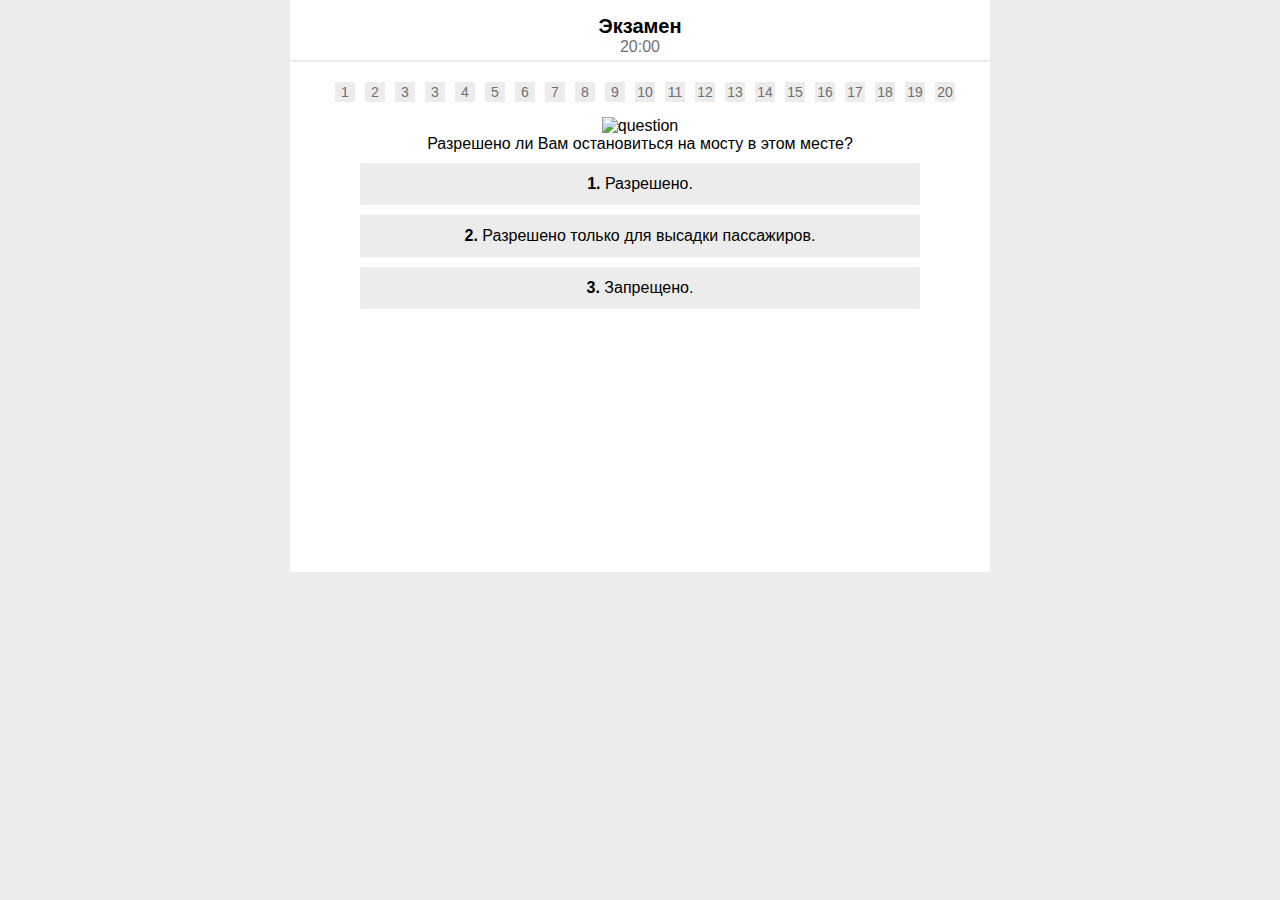
==== index2.html @ 5c398860 "реализована функция таймера" ====
<!doctype html>
<html lang="ru">
<head>
    <meta charset="UTF-8">
    <meta name="viewport"
          content="width=device-width, user-scalable=no, initial-scale=1.0, maximum-scale=1.0, minimum-scale=1.0">
    <meta http-equiv="X-UA-Compatible" content="ie=edge">
    <title>Экзамен</title>
</head>
<link rel="stylesheet" href="style2.css">
<body>
<div class="exam">
    <header>
        <h2>Экзамен</h2>
        <div id="timer">20:00</div>
    </header>
    <hr>
    <main>
        <div class="progress-bar">
            <div class="numbers">1</div>
            <div class="numbers">2</div>
            <div class="numbers">3</div>
            <div class="numbers">3</div>
            <div class="numbers">4</div>
            <div class="numbers">5</div>
            <div class="numbers">6</div>
            <div class="numbers">7</div>
            <div class="numbers">8</div>
            <div class="numbers">9</div>
            <div class="numbers">10</div>
            <div class="numbers">11</div>
            <div class="numbers">12</div>
            <div class="numbers">13</div>
            <div class="numbers">14</div>
            <div class="numbers">15</div>
            <div class="numbers">16</div>
            <div class="numbers">17</div>
            <div class="numbers">18</div>
            <div class="numbers">19</div>
            <div class="numbers">20</div>
        </div>

        <div class="question">
            <img src="images/ticket_1.png" alt="question">
            <div class="text">Разрешено ли Вам остановиться на мосту в этом месте?</div>
            <button><b>1.</b> Разрешено.</button>
            <button><b>2.</b> Разрешено только для высадки пассажиров.</button>
            <button><b>3.</b> Запрещено.</button>
        </div>

    </main>
</div>
</body>
<script src="script.js"></script>
</html>
---- style2.css ----
:root{
    --main-color-grey: #ececec;
    --second-color-grey: #e4e4e4
}
*{
    margin: 0;
    box-sizing: border-box;
}
body{
    background-color: var(--main-color-grey);
    font-family: Arial, sans-serif;
    display: flex;
    justify-content: center;
}
.exam{
    background-color: white;
    max-width: 700px;
    text-align: center;
    box-shadow:2px 2px 4px var();
}
.progress-bar{
    display: flex;
    justify-content: center;
    margin-bottom: 15px;

}
.numbers{
    background-color: var(--main-color-grey);
    width: 20px;
    height: 20px;
    margin-left: 10px;
    font-size: 14px;
    color: #707070;
    padding: 2px;
}
header{
    width: 100%;
    height: 60px;
    padding-top: 15px;
}
header>h2{
    font-size: 20px;
}
#timer{
    color:#707070;
}
hr{
    border: 0;
    border-top: 2px solid var(--main-color-grey) ;
}
main{
    height: 490px;
    margin-top: 20px;
}
img{
    width: 560px;
    height: 210px;
}
button{
    width: 560px;
    margin-top: 10px;
    font-size: 16px;
    padding-top: 5px;
    padding-bottom: 5px;
    background-color: var(--main-color-grey);
    border: 0;
    border-radius: 2px;
    min-height: 42px;
    max-height: 87px;
}
button:hover{
    background-color: #d6d6d6;
}
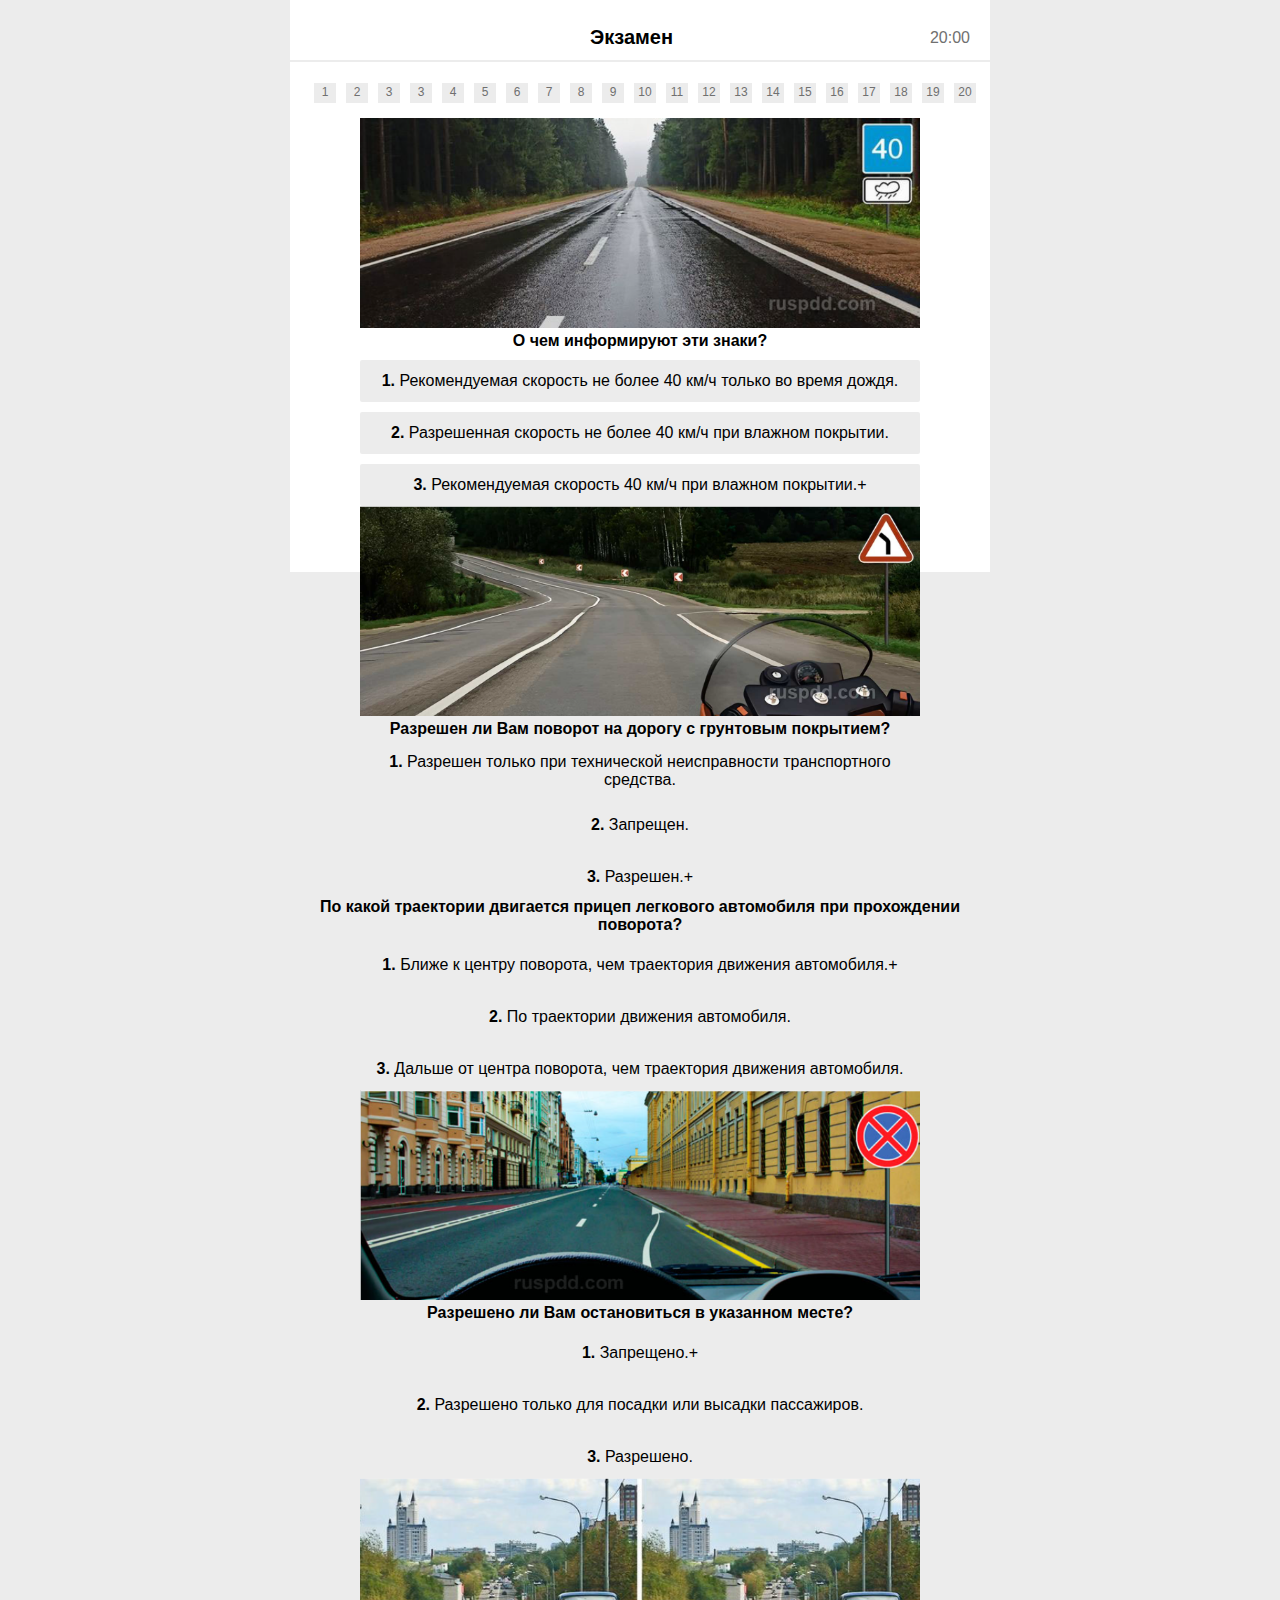
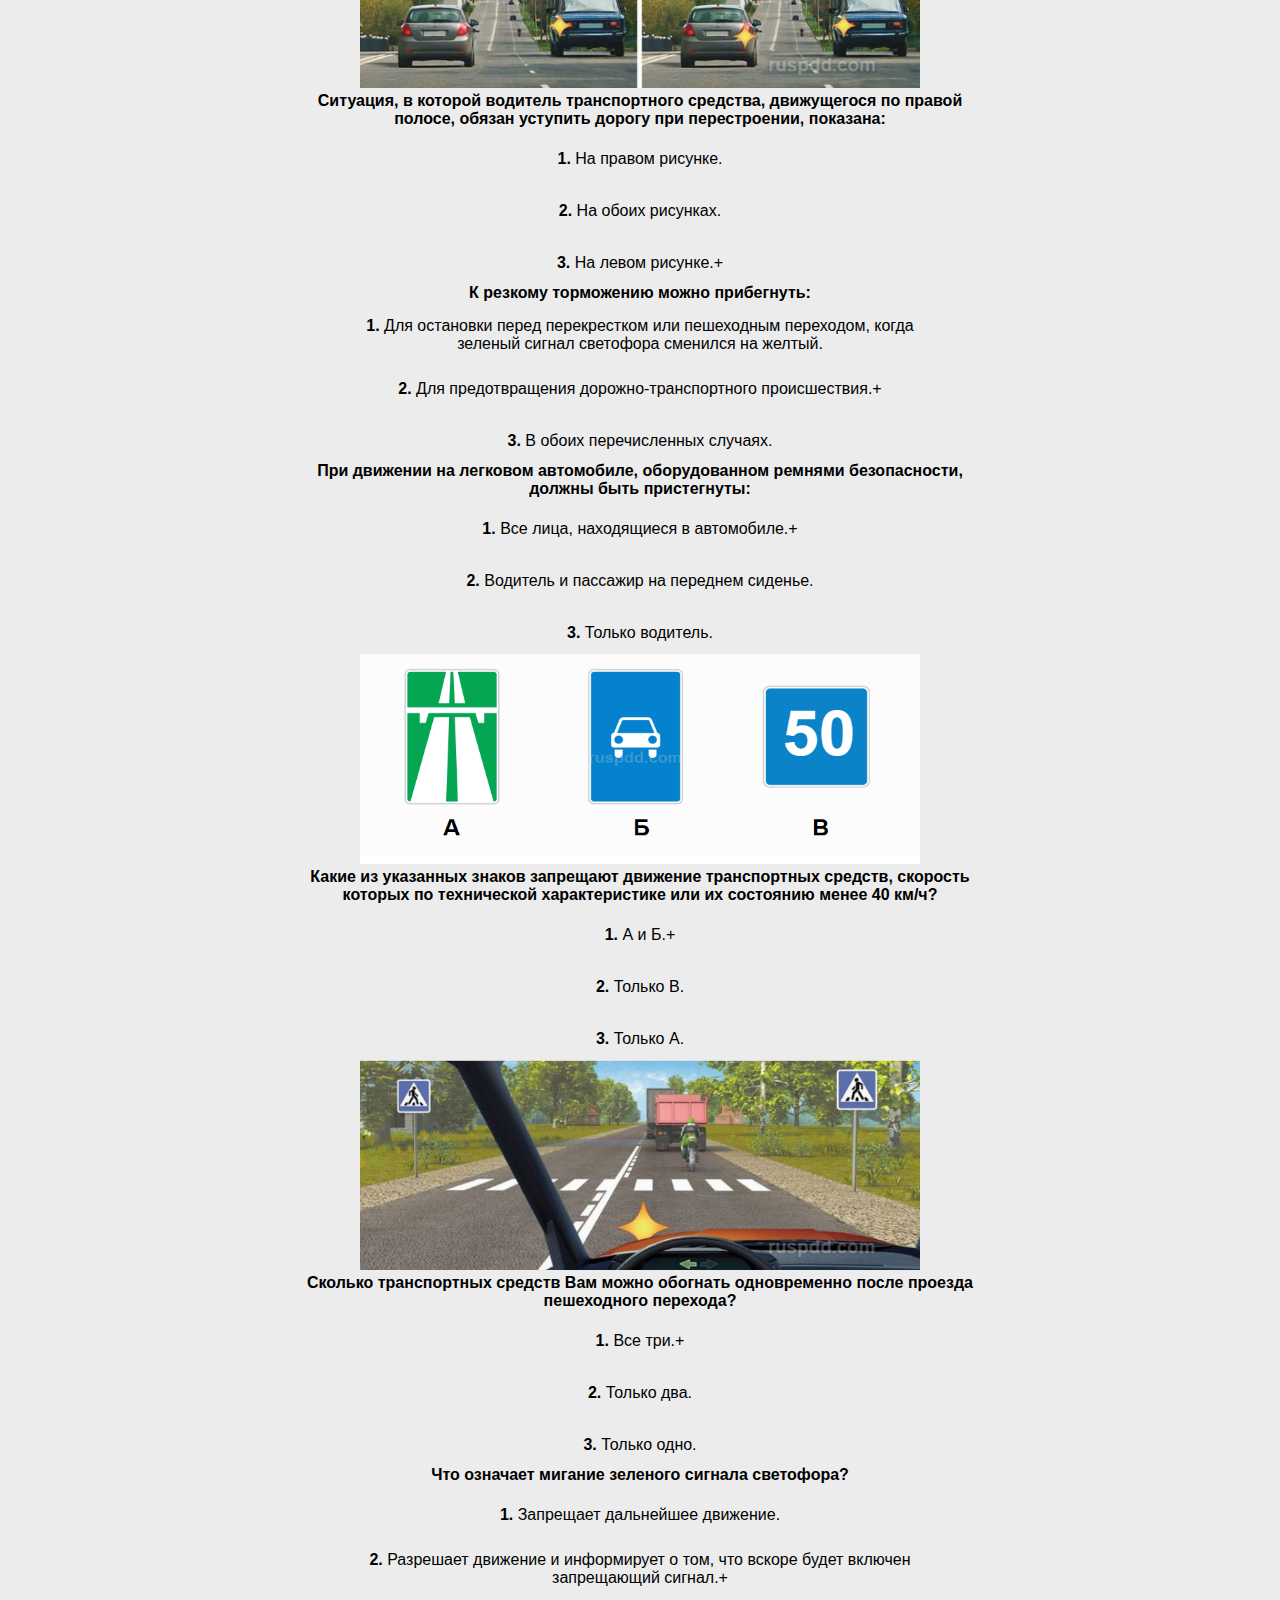
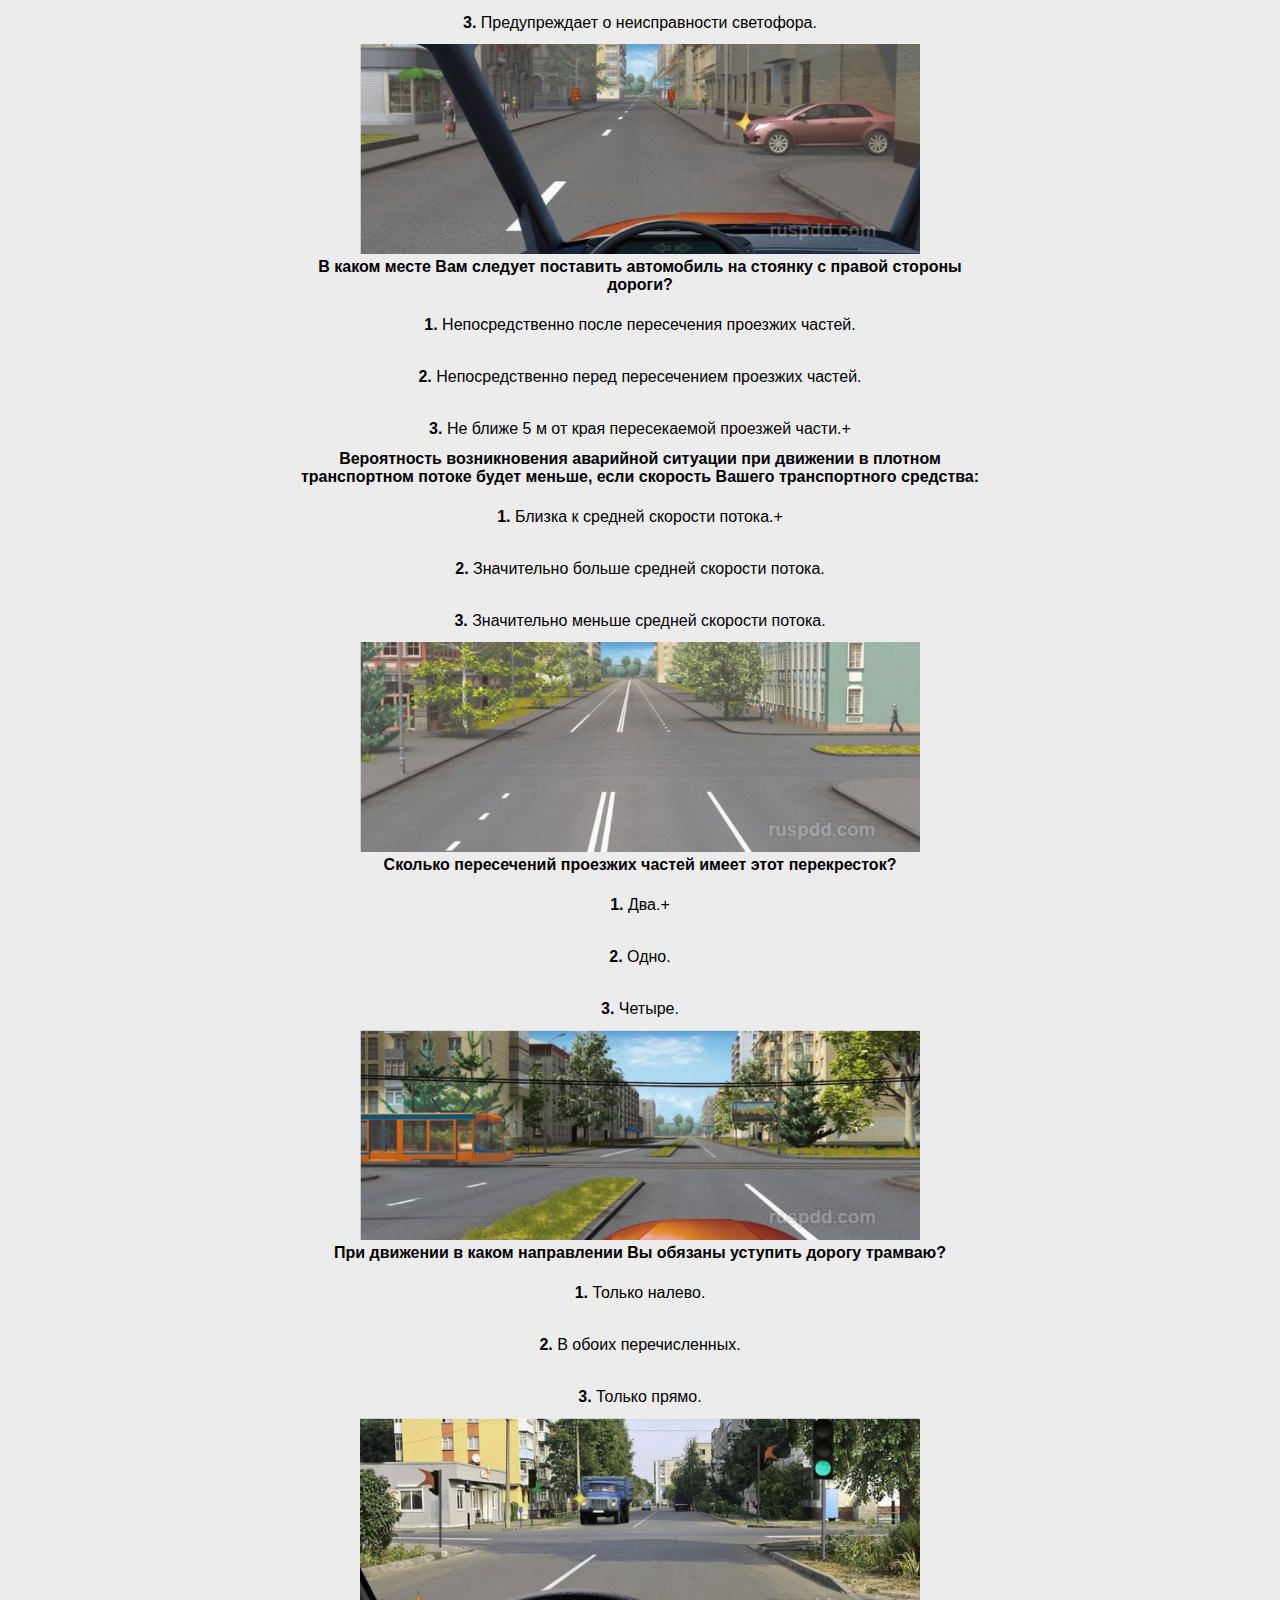
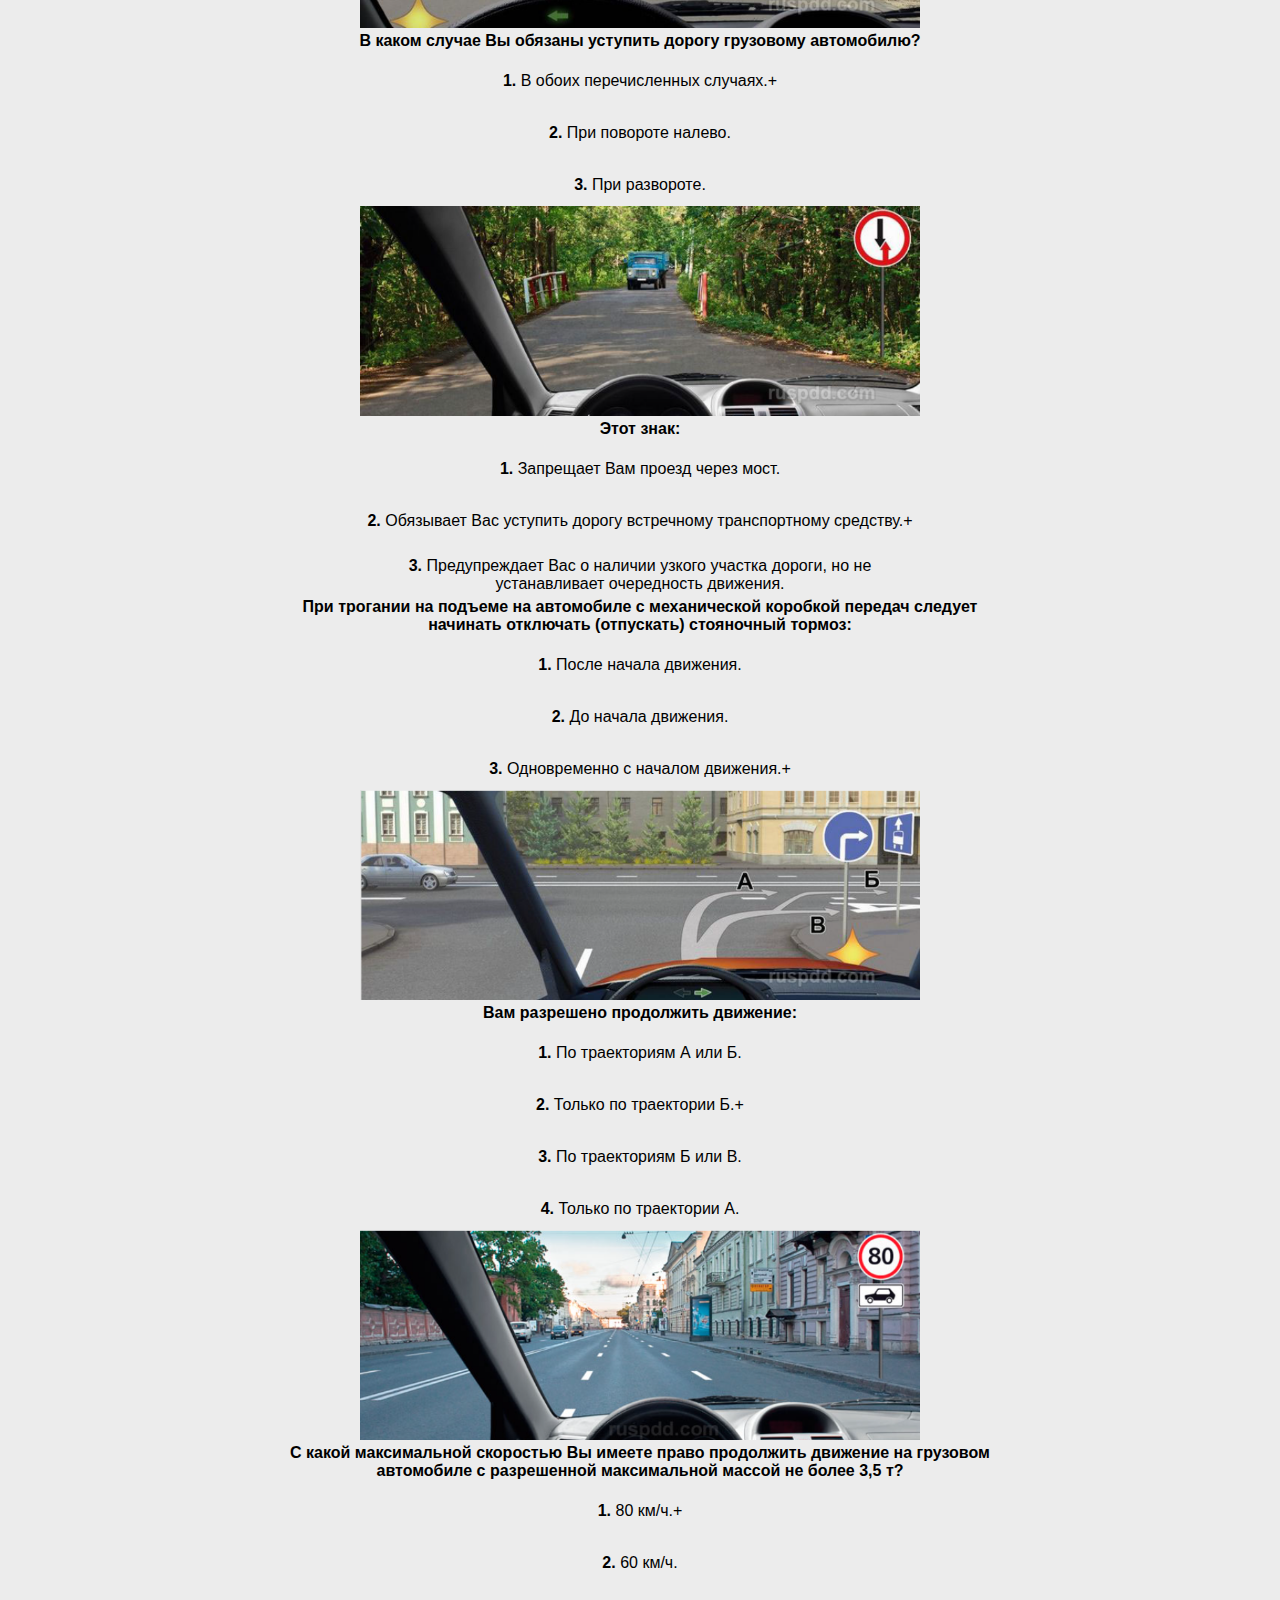
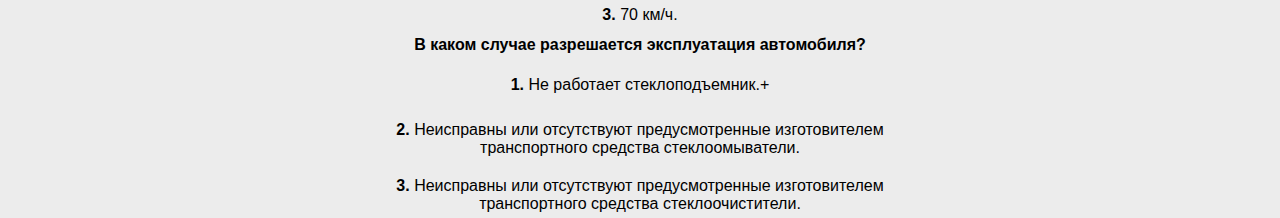
==== commit 1676c78e: "добавлены 20 вопросов (позже будут скрыты)" ====
--- a/index2.html
+++ b/index2.html
@@ -17,36 +17,165 @@
     <hr>
     <main>
         <div class="progress-bar">
-            <div class="numbers">1</div>
-            <div class="numbers">2</div>
-            <div class="numbers">3</div>
-            <div class="numbers">3</div>
-            <div class="numbers">4</div>
-            <div class="numbers">5</div>
-            <div class="numbers">6</div>
-            <div class="numbers">7</div>
-            <div class="numbers">8</div>
-            <div class="numbers">9</div>
-            <div class="numbers">10</div>
-            <div class="numbers">11</div>
-            <div class="numbers">12</div>
-            <div class="numbers">13</div>
-            <div class="numbers">14</div>
-            <div class="numbers">15</div>
-            <div class="numbers">16</div>
-            <div class="numbers">17</div>
-            <div class="numbers">18</div>
-            <div class="numbers">19</div>
-            <div class="numbers">20</div>
+            <div class="number">1</div>
+            <div class="number">2</div>
+            <div class="number">3</div>
+            <div class="number">3</div>
+            <div class="number">4</div>
+            <div class="number">5</div>
+            <div class="number">6</div>
+            <div class="number">7</div>
+            <div class="number">8</div>
+            <div class="number">9</div>
+            <div class="number">10</div>
+            <div class="number">11</div>
+            <div class="number">12</div>
+            <div class="number">13</div>
+            <div class="number">14</div>
+            <div class="number">15</div>
+            <div class="number">16</div>
+            <div class="number">17</div>
+            <div class="number">18</div>
+            <div class="number">19</div>
+            <div class="number">20</div>
+        </div>
+    <div class="questions-container">
+        <div class="question">
+            <img src="images/ticket_1.png" alt="question">
+            <div class="text">О чем информируют эти знаки?</div>
+            <button><b>1.</b> Рекомендуемая скорость не более 40 км/ч только во время дождя.</button>
+            <button><b>2.</b> Разрешенная скорость не более 40 км/ч при влажном покрытии.</button>
+            <button><b>3.</b> Рекомендуемая скорость 40 км/ч при влажном покрытии.+</button>
         </div>
 
         <div class="question">
-            <img src="images/ticket_1.png" alt="question">
-            <div class="text">Разрешено ли Вам остановиться на мосту в этом месте?</div>
-            <button><b>1.</b> Разрешено.</button>
-            <button><b>2.</b> Разрешено только для высадки пассажиров.</button>
-            <button><b>3.</b> Запрещено.</button>
+            <img src="images/ticket_2.png" alt="question">
+            <div class="text">Разрешен ли Вам поворот на дорогу с грунтовым покрытием?</div>
+            <button><b>1.</b> Разрешен только при технической неисправности транспортного средства.</button>
+            <button><b>2.</b> Запрещен.</button>
+            <button><b>3.</b> Разрешен.+</button>
         </div>
+        <div class="question">
+            <div class="text">По какой траектории двигается прицеп легкового автомобиля при прохождении поворота?</div>
+            <button><b>1.</b> Ближе к центру поворота, чем траектория движения автомобиля.+</button>
+            <button><b>2.</b> По траектории движения автомобиля.</button>
+            <button><b>3.</b> Дальше от центра поворота, чем траектория движения автомобиля.</button>
+        </div>
+        <div class="question">
+            <img src="images/ticket_4.png" alt="question">
+            <div class="text">Разрешено ли Вам остановиться в указанном месте?</div>
+            <button><b>1.</b> Запрещено.+</button>
+            <button><b>2.</b> Разрешено только для посадки или высадки пассажиров.</button>
+            <button><b>3.</b> Разрешено.</button>
+        </div>
+        <div class="question">
+            <img src="images/ticket_5.png" alt="question">
+            <div class="text">Ситуация, в которой водитель транспортного средства, движущегося по правой полосе, обязан уступить дорогу при перестроении, показана:</div>
+            <button><b>1.</b> На правом рисунке.</button>
+            <button><b>2.</b> На обоих рисунках.</button>
+            <button><b>3.</b> На левом рисунке.+</button>
+        </div>
+        <div class="question">
+            <div class="text">К резкому торможению можно прибегнуть:</div>
+            <button><b>1.</b> Для остановки перед перекрестком или пешеходным переходом, когда зеленый сигнал светофора сменился на желтый.</button>
+            <button><b>2.</b> Для предотвращения дорожно-транспортного происшествия.+</button>
+            <button><b>3.</b> В обоих перечисленных случаях.</button>
+        </div>
+        <div class="question">
+            <div class="text">При движении на легковом автомобиле, оборудованном ремнями безопасности, должны быть пристегнуты:</div>
+            <button><b>1.</b> Все лица, находящиеся в автомобиле.+</button>
+            <button><b>2.</b> Водитель и пассажир на переднем сиденье.</button>
+            <button><b>3.</b> Только водитель.</button>
+        </div>
+        <div class="question">
+            <img src="images/ticket_8.png" alt="question">
+            <div class="text">Какие из указанных знаков запрещают движение транспортных средств, скорость которых по технической характеристике или их состоянию менее 40 км/ч?</div>
+            <button><b>1.</b> А и Б.+</button>
+            <button><b>2.</b> Только В.</button>
+            <button><b>3.</b> Только А.</button>
+        </div>
+        <div class="question">
+            <img src="images/ticket_9.png" alt="question">
+            <div class="text">Сколько транспортных средств Вам можно обогнать одновременно после проезда пешеходного перехода?</div>
+            <button><b>1.</b> Все три.+</button>
+            <button><b>2.</b> Только два.</button>
+            <button><b>3.</b> Только одно.</button>
+        </div>
+        <div class="question">
+            <div class="text">Что означает мигание зеленого сигнала светофора?</div>
+            <button><b>1.</b> Запрещает дальнейшее движение.</button>
+            <button><b>2.</b> Разрешает движение и информирует о том, что вскоре будет включен запрещающий сигнал.+</button>
+            <button><b>3.</b> Предупреждает о неисправности светофора.</button>
+        </div>
+        <div class="question">
+            <img src="images/ticket_11.png" alt="question">
+            <div class="text">В каком месте Вам следует поставить автомобиль на стоянку с правой стороны дороги?</div>
+            <button><b>1.</b> Непосредственно после пересечения проезжих частей.</button>
+            <button><b>2.</b> Непосредственно перед пересечением проезжих частей.</button>
+            <button><b>3.</b> Не ближе 5 м от края пересекаемой проезжей части.+</button>
+        </div>
+        <div class="question">
+            <div class="text">Вероятность возникновения аварийной ситуации при движении в плотном транспортном потоке будет меньше, если скорость Вашего транспортного средства:</div>
+            <button><b>1.</b> Близка к средней скорости потока.+</button>
+            <button><b>2.</b> Значительно больше средней скорости потока.</button>
+            <button><b>3.</b> Значительно меньше средней скорости потока.</button>
+        </div>
+        <div class="question">
+            <img src="images/ticket_13.png" alt="question">
+            <div class="text">Сколько пересечений проезжих частей имеет этот перекресток?</div>
+            <button><b>1.</b> Два.+</button>
+            <button><b>2.</b> Одно.</button>
+            <button><b>3.</b> Четыре.</button>
+        </div>
+        <div class="question">
+            <img src="images/ticket_14.png" alt="question">
+            <div class="text">При движении в каком направлении Вы обязаны уступить дорогу трамваю?</div>
+            <button><b>1.</b> Только налево.</button>
+            <button><b>2.</b> В обоих перечисленных.</button>
+            <button><b>3.</b> Только прямо.</button>
+        </div>
+        <div class="question">
+            <img src="images/ticket_15.png" alt="question">
+            <div class="text">В каком случае Вы обязаны уступить дорогу грузовому автомобилю?</div>
+            <button><b>1.</b> В обоих перечисленных случаях.+</button>
+            <button><b>2.</b> При повороте налево.</button>
+            <button><b>3.</b> При развороте.</button>
+        </div>
+        <div class="question">
+            <img src="images/ticket_16.png" alt="question">
+            <div class="text">Этот знак:</div>
+            <button><b>1.</b> Запрещает Вам проезд через мост.</button>
+            <button><b>2.</b> Обязывает Вас уступить дорогу встречному транспортному средству.+</button>
+            <button><b>3.</b> Предупреждает Вас о наличии узкого участка дороги, но не устанавливает очередность движения.</button>
+        </div>
+        <div class="question">
+            <div class="text">При трогании на подъеме на автомобиле с механической коробкой передач следует начинать отключать (отпускать) стояночный тормоз:</div>
+            <button><b>1.</b> После начала движения.</button>
+            <button><b>2.</b> До начала движения.</button>
+            <button><b>3.</b> Одновременно с началом движения.+</button>
+        </div>
+        <div class="question">
+            <img src="images/ticket_18.png" alt="question">
+            <div class="text">Вам разрешено продолжить движение:</div>
+            <button><b>1.</b> По траекториям А или Б.</button>
+            <button><b>2.</b> Только по траектории Б.+</button>
+            <button><b>3.</b> По траекториям Б или В.</button>
+            <button><b>4.</b> Только по траектории А.</button>
+        </div>
+        <div class="question">
+            <img src="images/ticket_19.png" alt="question">
+            <div class="text">С какой максимальной скоростью Вы имеете право продолжить движение на грузовом автомобиле с разрешенной максимальной массой не более 3,5 т?</div>
+            <button><b>1.</b> 80 км/ч.+</button>
+            <button><b>2.</b> 60 км/ч.</button>
+            <button><b>3.</b> 70 км/ч.</button>
+        </div>
+        <div class="question">
+            <div class="text">В каком случае разрешается эксплуатация автомобиля?</div>
+            <button><b>1.</b> Не работает стеклоподъемник.+</button>
+            <button><b>2.</b> Неисправны или отсутствуют предусмотренные изготовителем транспортного средства стеклоомыватели.</button>
+            <button><b>3.</b> Неисправны или отсутствуют предусмотренные изготовителем транспортного средства стеклоочистители.</button>
+        </div>
+    </div>
 
     </main>
 </div>
--- a/style2.css
+++ b/style2.css
@@ -19,30 +19,39 @@
     box-shadow:2px 2px 4px var();
 }
 .progress-bar{
-    display: flex;
+    display: inline-flex;
     justify-content: center;
     margin-bottom: 15px;
-
+    max-width: 750px;
+    flex-wrap: wrap;
 }
-.numbers{
+.number{
     background-color: var(--main-color-grey);
-    width: 20px;
+    max-width: 25px;
+    width: 22px;
     height: 20px;
     margin-left: 10px;
-    font-size: 14px;
+    font-size: 12px;
     color: #707070;
     padding: 2px;
 }
-header{
+header {
     width: 100%;
     height: 60px;
     padding-top: 15px;
+    display: flex;
+    justify-content: space-between;
+    align-items: center;
+    padding-left: 300px;
+    padding-right: 20px;
 }
 header>h2{
     font-size: 20px;
+    margin: 0;
 }
 #timer{
     color:#707070;
+    margin: 0;
 }
 hr{
     border: 0;
@@ -55,6 +64,9 @@
 img{
     width: 560px;
     height: 210px;
+}
+.text{
+    font-weight: bold;
 }
 button{
     width: 560px;
@@ -70,4 +82,7 @@
 }
 button:hover{
     background-color: #d6d6d6;
+}
+.question{
+
 }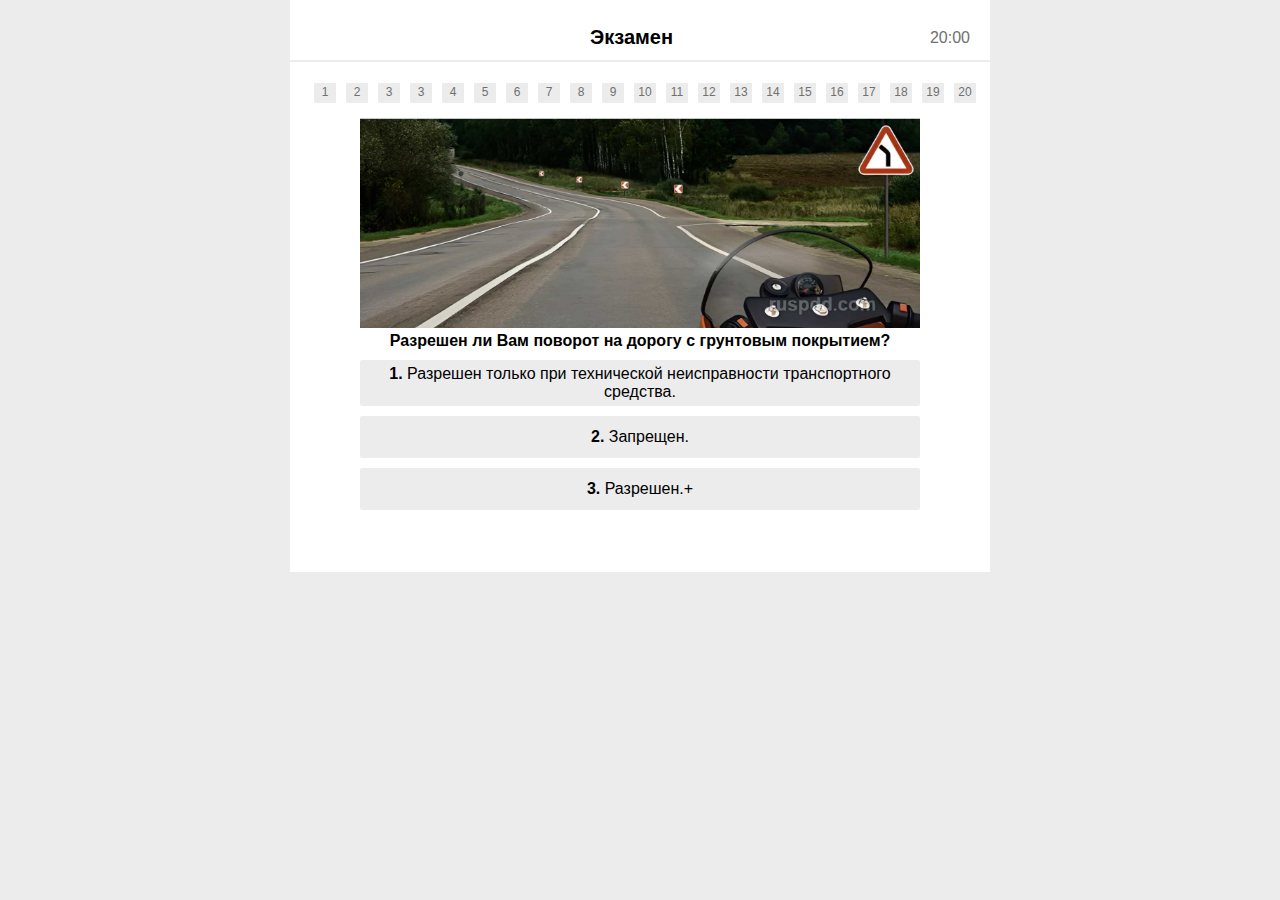
==== commit 730d7d4f: "19 вопросов скрыты,показывает только первый" ====
--- a/index2.html
+++ b/index2.html
@@ -43,137 +43,137 @@
         <div class="question">
             <img src="images/ticket_1.png" alt="question">
             <div class="text">О чем информируют эти знаки?</div>
-            <button><b>1.</b> Рекомендуемая скорость не более 40 км/ч только во время дождя.</button>
-            <button><b>2.</b> Разрешенная скорость не более 40 км/ч при влажном покрытии.</button>
-            <button><b>3.</b> Рекомендуемая скорость 40 км/ч при влажном покрытии.+</button>
+            <button data-correct="false"><b>1.</b> Рекомендуемая скорость не более 40 км/ч только во время дождя.</button>
+            <button data-correct="false"><b>2.</b> Разрешенная скорость не более 40 км/ч при влажном покрытии.</button>
+            <button data-correct="true"><b>3.</b> Рекомендуемая скорость 40 км/ч при влажном покрытии.+</button>
         </div>
 
         <div class="question">
             <img src="images/ticket_2.png" alt="question">
             <div class="text">Разрешен ли Вам поворот на дорогу с грунтовым покрытием?</div>
-            <button><b>1.</b> Разрешен только при технической неисправности транспортного средства.</button>
-            <button><b>2.</b> Запрещен.</button>
-            <button><b>3.</b> Разрешен.+</button>
+            <button data-correct="false"><b>1.</b> Разрешен только при технической неисправности транспортного средства.</button>
+            <button data-correct="false"><b>2.</b> Запрещен.</button>
+            <button data-correct="true"><b>3.</b> Разрешен.+</button>
         </div>
         <div class="question">
             <div class="text">По какой траектории двигается прицеп легкового автомобиля при прохождении поворота?</div>
-            <button><b>1.</b> Ближе к центру поворота, чем траектория движения автомобиля.+</button>
-            <button><b>2.</b> По траектории движения автомобиля.</button>
-            <button><b>3.</b> Дальше от центра поворота, чем траектория движения автомобиля.</button>
+            <button data-correct="true"><b>1.</b> Ближе к центру поворота, чем траектория движения автомобиля.+</button>
+            <button data-correct="false"><b>2.</b> По траектории движения автомобиля.</button>
+            <button data-correct="false"><b>3.</b> Дальше от центра поворота, чем траектория движения автомобиля.</button>
         </div>
         <div class="question">
             <img src="images/ticket_4.png" alt="question">
             <div class="text">Разрешено ли Вам остановиться в указанном месте?</div>
-            <button><b>1.</b> Запрещено.+</button>
-            <button><b>2.</b> Разрешено только для посадки или высадки пассажиров.</button>
-            <button><b>3.</b> Разрешено.</button>
+            <button data-correct="true"><b>1.</b> Запрещено.+</button>
+            <button data-correct="false"><b>2.</b> Разрешено только для посадки или высадки пассажиров.</button>
+            <button data-correct="false"><b>3.</b> Разрешено.</button>
         </div>
         <div class="question">
             <img src="images/ticket_5.png" alt="question">
             <div class="text">Ситуация, в которой водитель транспортного средства, движущегося по правой полосе, обязан уступить дорогу при перестроении, показана:</div>
-            <button><b>1.</b> На правом рисунке.</button>
-            <button><b>2.</b> На обоих рисунках.</button>
-            <button><b>3.</b> На левом рисунке.+</button>
+            <button data-correct="false"><b>1.</b> На правом рисунке.</button>
+            <button data-correct="false"><b>2.</b> На обоих рисунках.</button>
+            <button data-correct="true"><b>3.</b> На левом рисунке.+</button>
         </div>
         <div class="question">
             <div class="text">К резкому торможению можно прибегнуть:</div>
-            <button><b>1.</b> Для остановки перед перекрестком или пешеходным переходом, когда зеленый сигнал светофора сменился на желтый.</button>
-            <button><b>2.</b> Для предотвращения дорожно-транспортного происшествия.+</button>
-            <button><b>3.</b> В обоих перечисленных случаях.</button>
+            <button data-correct="false"><b>1.</b> Для остановки перед перекрестком или пешеходным переходом, когда зеленый сигнал светофора сменился на желтый.</button>
+            <button data-correct="true"><b>2.</b> Для предотвращения дорожно-транспортного происшествия.+</button>
+            <button data-correct="false"><b>3.</b> В обоих перечисленных случаях.</button>
         </div>
         <div class="question">
             <div class="text">При движении на легковом автомобиле, оборудованном ремнями безопасности, должны быть пристегнуты:</div>
-            <button><b>1.</b> Все лица, находящиеся в автомобиле.+</button>
-            <button><b>2.</b> Водитель и пассажир на переднем сиденье.</button>
-            <button><b>3.</b> Только водитель.</button>
+            <button data-correct="true"><b>1.</b> Все лица, находящиеся в автомобиле.+</button>
+            <button data-correct="false"><b>2.</b> Водитель и пассажир на переднем сиденье.</button>
+            <button data-correct="false"><b>3.</b> Только водитель.</button>
         </div>
         <div class="question">
             <img src="images/ticket_8.png" alt="question">
             <div class="text">Какие из указанных знаков запрещают движение транспортных средств, скорость которых по технической характеристике или их состоянию менее 40 км/ч?</div>
-            <button><b>1.</b> А и Б.+</button>
-            <button><b>2.</b> Только В.</button>
-            <button><b>3.</b> Только А.</button>
+            <button data-correct="true"><b>1.</b> А и Б.+</button>
+            <button data-correct="false"><b>2.</b> Только В.</button>
+            <button data-correct="false"><b>3.</b> Только А.</button>
         </div>
         <div class="question">
             <img src="images/ticket_9.png" alt="question">
             <div class="text">Сколько транспортных средств Вам можно обогнать одновременно после проезда пешеходного перехода?</div>
-            <button><b>1.</b> Все три.+</button>
-            <button><b>2.</b> Только два.</button>
-            <button><b>3.</b> Только одно.</button>
+            <button data-correct="true"><b>1.</b> Все три.+</button>
+            <button data-correct="false"><b>2.</b> Только два.</button>
+            <button data-correct="false"><b>3.</b> Только одно.</button>
         </div>
         <div class="question">
             <div class="text">Что означает мигание зеленого сигнала светофора?</div>
-            <button><b>1.</b> Запрещает дальнейшее движение.</button>
-            <button><b>2.</b> Разрешает движение и информирует о том, что вскоре будет включен запрещающий сигнал.+</button>
-            <button><b>3.</b> Предупреждает о неисправности светофора.</button>
+            <button data-correct="false"><b>1.</b> Запрещает дальнейшее движение.</button>
+            <button data-correct="true"><b>2.</b> Разрешает движение и информирует о том, что вскоре будет включен запрещающий сигнал.+</button>
+            <button data-correct="false"><b>3.</b> Предупреждает о неисправности светофора.</button>
         </div>
         <div class="question">
             <img src="images/ticket_11.png" alt="question">
             <div class="text">В каком месте Вам следует поставить автомобиль на стоянку с правой стороны дороги?</div>
-            <button><b>1.</b> Непосредственно после пересечения проезжих частей.</button>
-            <button><b>2.</b> Непосредственно перед пересечением проезжих частей.</button>
-            <button><b>3.</b> Не ближе 5 м от края пересекаемой проезжей части.+</button>
+            <button data-correct="false"><b>1.</b> Непосредственно после пересечения проезжих частей.</button>
+            <button data-correct="false"><b>2.</b> Непосредственно перед пересечением проезжих частей.</button>
+            <button data-correct="true"><b>3.</b> Не ближе 5 м от края пересекаемой проезжей части.+</button>
         </div>
         <div class="question">
             <div class="text">Вероятность возникновения аварийной ситуации при движении в плотном транспортном потоке будет меньше, если скорость Вашего транспортного средства:</div>
-            <button><b>1.</b> Близка к средней скорости потока.+</button>
-            <button><b>2.</b> Значительно больше средней скорости потока.</button>
-            <button><b>3.</b> Значительно меньше средней скорости потока.</button>
+            <button data-correct="true"><b>1.</b> Близка к средней скорости потока.+</button>
+            <button data-correct="false"><b>2.</b> Значительно больше средней скорости потока.</button>
+            <button data-correct="false"><b>3.</b> Значительно меньше средней скорости потока.</button>
         </div>
         <div class="question">
             <img src="images/ticket_13.png" alt="question">
             <div class="text">Сколько пересечений проезжих частей имеет этот перекресток?</div>
-            <button><b>1.</b> Два.+</button>
-            <button><b>2.</b> Одно.</button>
-            <button><b>3.</b> Четыре.</button>
+            <button data-correct="true"><b>1.</b> Два.+</button>
+            <button data-correct="false"><b>2.</b> Одно.</button>
+            <button data-correct="false"><b>3.</b> Четыре.</button>
         </div>
         <div class="question">
             <img src="images/ticket_14.png" alt="question">
             <div class="text">При движении в каком направлении Вы обязаны уступить дорогу трамваю?</div>
-            <button><b>1.</b> Только налево.</button>
-            <button><b>2.</b> В обоих перечисленных.</button>
-            <button><b>3.</b> Только прямо.</button>
+            <button data-correct="false"><b>1.</b> Только налево.</button>
+            <button data-correct="true"><b>2.</b> В обоих перечисленных.+</button>
+            <button data-correct="false"><b>3.</b> Только прямо.</button>
         </div>
         <div class="question">
             <img src="images/ticket_15.png" alt="question">
             <div class="text">В каком случае Вы обязаны уступить дорогу грузовому автомобилю?</div>
-            <button><b>1.</b> В обоих перечисленных случаях.+</button>
-            <button><b>2.</b> При повороте налево.</button>
-            <button><b>3.</b> При развороте.</button>
+            <button data-correct="true"><b>1.</b> В обоих перечисленных случаях.+</button>
+            <button data-correct="false"><b>2.</b> При повороте налево.</button>
+            <button data-correct="false"><b>3.</b> При развороте.</button>
         </div>
         <div class="question">
             <img src="images/ticket_16.png" alt="question">
             <div class="text">Этот знак:</div>
-            <button><b>1.</b> Запрещает Вам проезд через мост.</button>
-            <button><b>2.</b> Обязывает Вас уступить дорогу встречному транспортному средству.+</button>
-            <button><b>3.</b> Предупреждает Вас о наличии узкого участка дороги, но не устанавливает очередность движения.</button>
+            <button> data-correct="false"<b>1.</b> Запрещает Вам проезд через мост.</button>
+            <button data-correct="true"><b>2.</b> Обязывает Вас уступить дорогу встречному транспортному средству.+</button>
+            <button data-correct="false"><b>3.</b> Предупреждает Вас о наличии узкого участка дороги, но не устанавливает очередность движения.</button>
         </div>
         <div class="question">
             <div class="text">При трогании на подъеме на автомобиле с механической коробкой передач следует начинать отключать (отпускать) стояночный тормоз:</div>
-            <button><b>1.</b> После начала движения.</button>
-            <button><b>2.</b> До начала движения.</button>
-            <button><b>3.</b> Одновременно с началом движения.+</button>
+            <button data-correct="false"><b>1.</b> После начала движения.</button>
+            <button data-correct="false"><b>2.</b> До начала движения.</button>
+            <button data-correct="true"><b>3.</b> Одновременно с началом движения.+</button>
         </div>
         <div class="question">
             <img src="images/ticket_18.png" alt="question">
             <div class="text">Вам разрешено продолжить движение:</div>
             <button><b>1.</b> По траекториям А или Б.</button>
-            <button><b>2.</b> Только по траектории Б.+</button>
-            <button><b>3.</b> По траекториям Б или В.</button>
-            <button><b>4.</b> Только по траектории А.</button>
+            <button data-correct="true"><b>2.</b> Только по траектории Б.+</button>
+            <button data-correct="false"><b>3.</b> По траекториям Б или В.</button>
+            <button data-correct="false"><b>4.</b> Только по траектории А.</button>
         </div>
         <div class="question">
             <img src="images/ticket_19.png" alt="question">
             <div class="text">С какой максимальной скоростью Вы имеете право продолжить движение на грузовом автомобиле с разрешенной максимальной массой не более 3,5 т?</div>
-            <button><b>1.</b> 80 км/ч.+</button>
-            <button><b>2.</b> 60 км/ч.</button>
-            <button><b>3.</b> 70 км/ч.</button>
+            <button data-correct="true"><b>1.</b> 80 км/ч.+</button>
+            <button data-correct="false"><b>2.</b> 60 км/ч.</button>
+            <button data-correct="false"><b>3.</b> 70 км/ч.</button>
         </div>
         <div class="question">
             <div class="text">В каком случае разрешается эксплуатация автомобиля?</div>
-            <button><b>1.</b> Не работает стеклоподъемник.+</button>
-            <button><b>2.</b> Неисправны или отсутствуют предусмотренные изготовителем транспортного средства стеклоомыватели.</button>
-            <button><b>3.</b> Неисправны или отсутствуют предусмотренные изготовителем транспортного средства стеклоочистители.</button>
+            <button data-correct="true"><b>1.</b> Не работает стеклоподъемник.+</button>
+            <button data-correct="false"><b>2.</b> Неисправны или отсутствуют предусмотренные изготовителем транспортного средства стеклоомыватели.</button>
+            <button data-correct="false"><b>3.</b> Неисправны или отсутствуют предусмотренные изготовителем транспортного средства стеклоочистители.</button>
         </div>
     </div>
 
--- a/style2.css
+++ b/style2.css
@@ -83,6 +83,9 @@
 button:hover{
     background-color: #d6d6d6;
 }
-.question{
-
+.question {
+    display: none;
+}
+.question.active {
+    display: block;
 }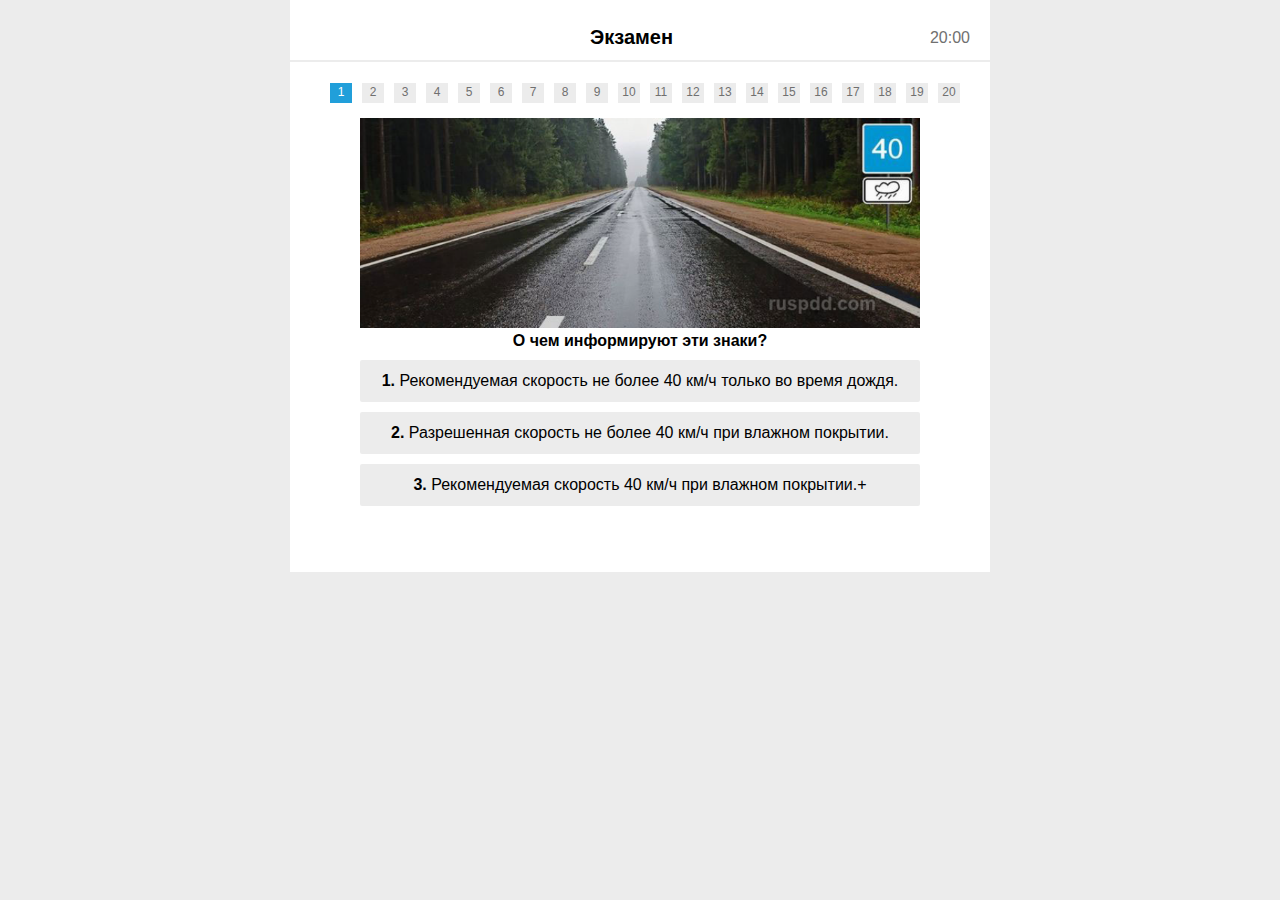
==== commit 09d7265e: "добавлен рабочий прогресс-бар" ====
--- a/index2.html
+++ b/index2.html
@@ -19,7 +19,6 @@
         <div class="progress-bar">
             <div class="number">1</div>
             <div class="number">2</div>
-            <div class="number">3</div>
             <div class="number">3</div>
             <div class="number">4</div>
             <div class="number">5</div>
--- a/style2.css
+++ b/style2.css
@@ -1,6 +1,7 @@
 :root{
     --main-color-grey: #ececec;
-    --second-color-grey: #e4e4e4
+    --second-color-grey: #e4e4e4;
+    --main-color-blue: #219fda;
 }
 *{
     margin: 0;
@@ -34,6 +35,10 @@
     font-size: 12px;
     color: #707070;
     padding: 2px;
+}
+.number.active{
+    background-color: var(--main-color-blue);
+    color: white;
 }
 header {
     width: 100%;
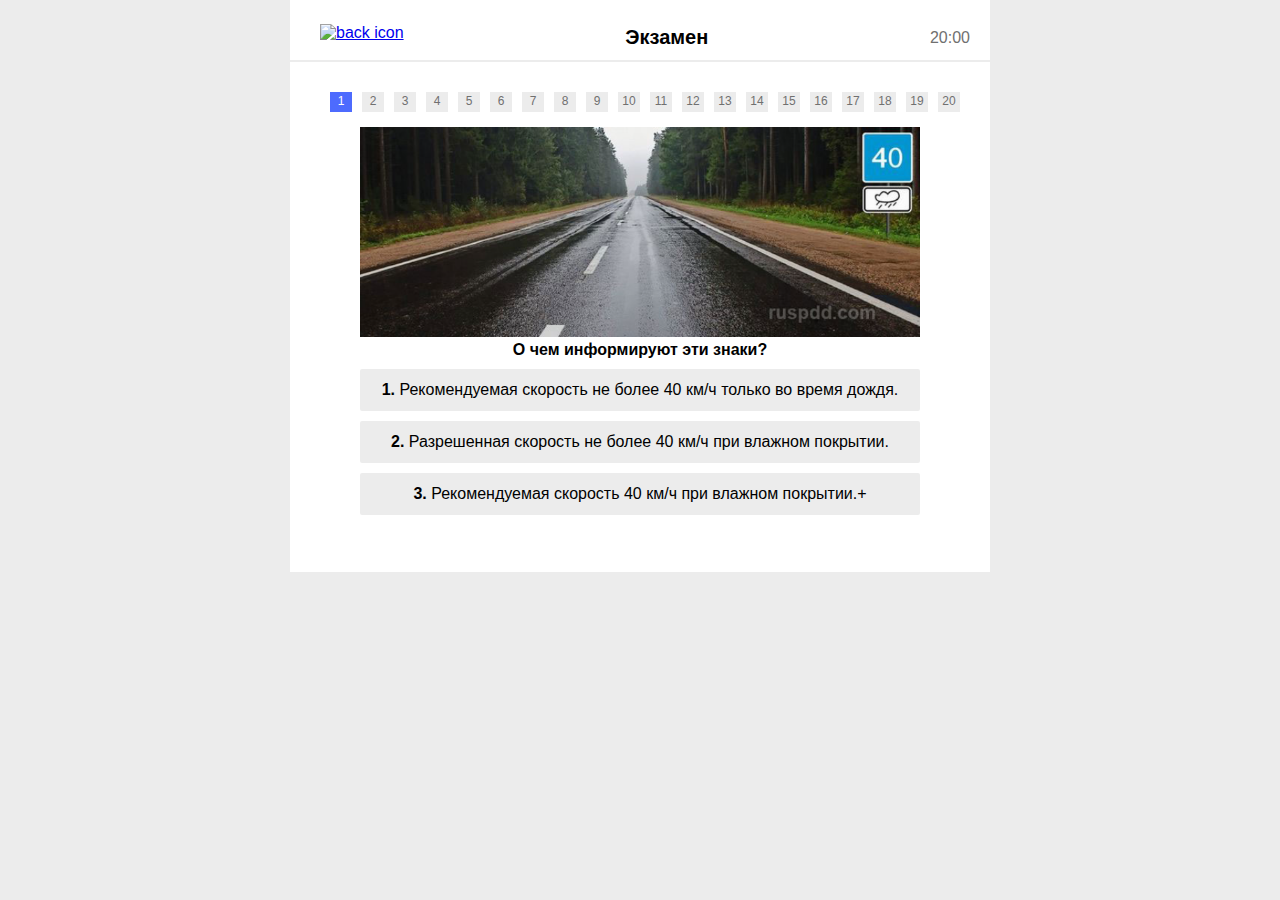
==== commit ae40b307: "добавлен рестарт теста" ====
--- a/index2.html
+++ b/index2.html
@@ -8,9 +8,11 @@
     <title>Экзамен</title>
 </head>
 <link rel="stylesheet" href="style2.css">
+<link rel="icon" href="images/icon.ico">
 <body>
 <div class="exam">
     <header>
+        <a href="index.html"><img src="images/back_icon.svg" alt="back icon"  class="back-icon"></a>
         <h2>Экзамен</h2>
         <div id="timer">20:00</div>
     </header>
@@ -38,6 +40,21 @@
             <div class="number">19</div>
             <div class="number">20</div>
         </div>
+
+        <div id="passExam">
+            <div class="result-container">
+                <div class="result-text">ЭКЗАМЕН СДАН</div>
+                <button class="restart">Пройти заново</button>
+            </div>
+        </div>
+        <div id="failExam">
+            <div class="result-container">
+                <div class="result-text">ЭКЗАМЕН НЕСДАН</div>
+                <button class="restart">Пройти заново</button>
+            </div>
+        </div>
+
+
     <div class="questions-container">
         <div class="question">
             <img src="images/ticket_1.png" alt="question">
@@ -143,7 +160,7 @@
         <div class="question">
             <img src="images/ticket_16.png" alt="question">
             <div class="text">Этот знак:</div>
-            <button> data-correct="false"<b>1.</b> Запрещает Вам проезд через мост.</button>
+            <button data-correct="false"> <b>1.</b> Запрещает Вам проезд через мост.</button>
             <button data-correct="true"><b>2.</b> Обязывает Вас уступить дорогу встречному транспортному средству.+</button>
             <button data-correct="false"><b>3.</b> Предупреждает Вас о наличии узкого участка дороги, но не устанавливает очередность движения.</button>
         </div>
--- a/style2.css
+++ b/style2.css
@@ -2,6 +2,7 @@
     --main-color-grey: #ececec;
     --second-color-grey: #e4e4e4;
     --main-color-blue: #219fda;
+    --second-color-blue: #4d6bfe;
 }
 *{
     margin: 0;
@@ -15,7 +16,7 @@
 }
 .exam{
     background-color: white;
-    max-width: 700px;
+    width: 700px;
     text-align: center;
     box-shadow:2px 2px 4px var();
 }
@@ -32,13 +33,54 @@
     width: 22px;
     height: 20px;
     margin-left: 10px;
+    margin-top: 10px;
     font-size: 12px;
     color: #707070;
     padding: 2px;
 }
+.back-icon{
+    width: 30px;
+    height: 30px;
+    margin-bottom: 10px;
+}
 .number.active{
+    background-color: var(--second-color-blue);
+    color: white;
+}
+.number.completed{
     background-color: var(--main-color-blue);
     color: white;
+}
+#passExam,#failExam{
+    max-width: 700px;
+    width: 100%;
+    height: 350px;
+    display: none;
+    justify-content: center;
+    align-items: center;
+    font-size: 40px;
+    position: fixed;
+    font-weight: bold;
+    z-index: 1000;
+}
+#passExam.active{
+    display: flex;
+    background-color: #008000;
+}
+#failExam.active{
+    display: flex;
+    background-color: #ff0000;
+}
+.restart {
+    display: block;
+    padding: 5px;
+    font-size: 19px;
+    border: none;
+    border-radius: 5px;
+    background-color: var(--main-color-blue);
+}
+.restart:hover {
+    background-color: var(--second-color-blue);
 }
 header {
     width: 100%;
@@ -47,7 +89,7 @@
     display: flex;
     justify-content: space-between;
     align-items: center;
-    padding-left: 300px;
+    padding-left: 30px;
     padding-right: 20px;
 }
 header>h2{
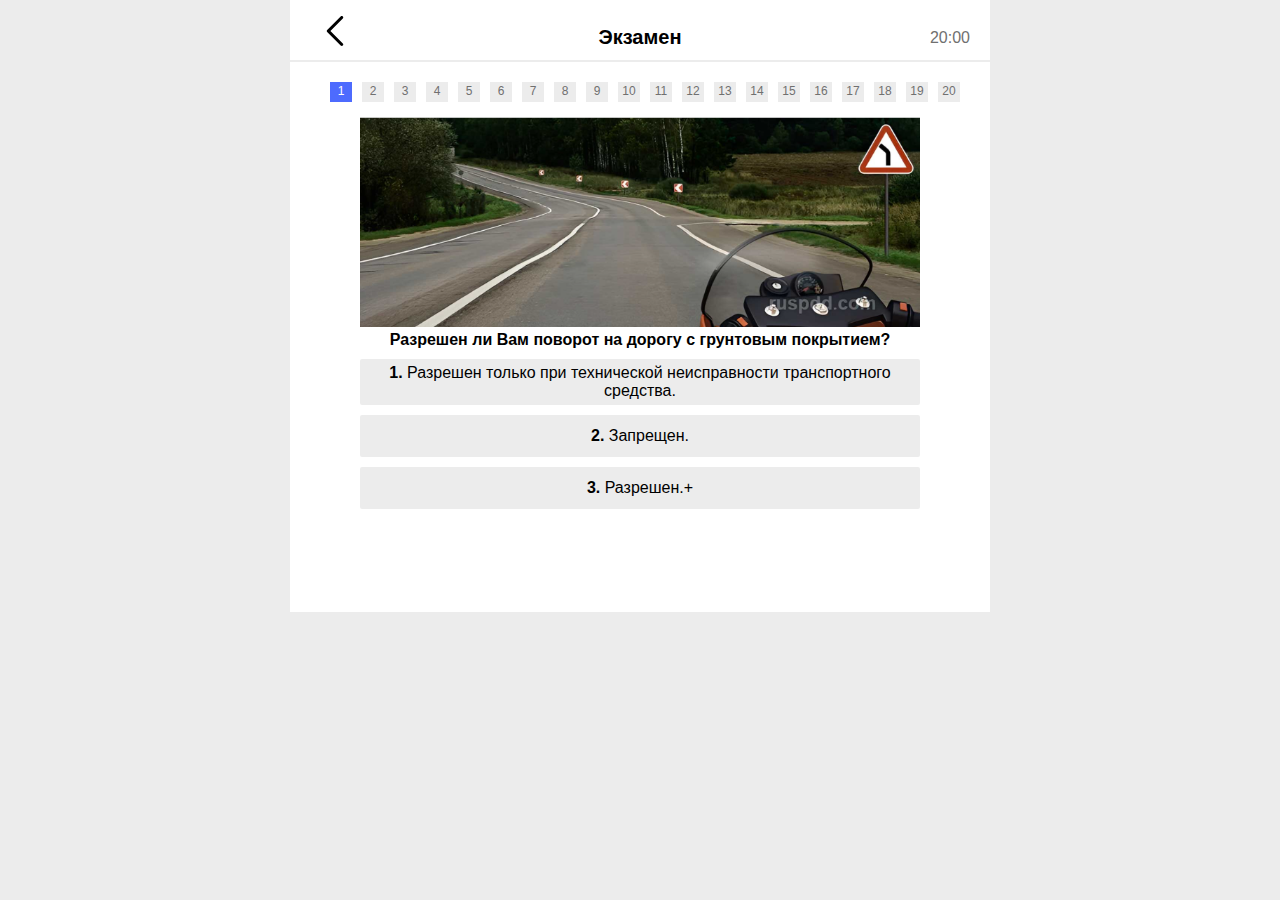
==== commit 6676d895: "окончательная версия" ====
--- a/index2.html
+++ b/index2.html
@@ -39,7 +39,20 @@
             <div class="number">18</div>
             <div class="number">19</div>
             <div class="number">20</div>
-        </div>
+            <div class="extra-numbers-container">
+                <div class="number extra-number">21</div>
+                <div class="number extra-number">22</div>
+                <div class="number extra-number">23</div>
+                <div class="number extra-number">24</div>
+                <div class="number extra-number">25</div>
+                <div class="number extra-number">26</div>
+                <div class="number extra-number">27</div>
+                <div class="number extra-number">28</div>
+                <div class="number extra-number">29</div>
+                <div class="number extra-number">30</div>
+            </div>
+        </div>
+
 
         <div id="passExam">
             <div class="result-container">
@@ -57,7 +70,7 @@
 
     <div class="questions-container">
         <div class="question">
-            <img src="images/ticket_1.png" alt="question">
+            <img src="images/ticket_1.png" alt="question" loading="lazy">
             <div class="text">О чем информируют эти знаки?</div>
             <button data-correct="false"><b>1.</b> Рекомендуемая скорость не более 40 км/ч только во время дождя.</button>
             <button data-correct="false"><b>2.</b> Разрешенная скорость не более 40 км/ч при влажном покрытии.</button>
@@ -65,7 +78,7 @@
         </div>
 
         <div class="question">
-            <img src="images/ticket_2.png" alt="question">
+            <img src="images/ticket_2.png" alt="question" loading="lazy">
             <div class="text">Разрешен ли Вам поворот на дорогу с грунтовым покрытием?</div>
             <button data-correct="false"><b>1.</b> Разрешен только при технической неисправности транспортного средства.</button>
             <button data-correct="false"><b>2.</b> Запрещен.</button>
@@ -78,14 +91,14 @@
             <button data-correct="false"><b>3.</b> Дальше от центра поворота, чем траектория движения автомобиля.</button>
         </div>
         <div class="question">
-            <img src="images/ticket_4.png" alt="question">
+            <img src="images/ticket_4.png" alt="question" loading="lazy">
             <div class="text">Разрешено ли Вам остановиться в указанном месте?</div>
             <button data-correct="true"><b>1.</b> Запрещено.+</button>
             <button data-correct="false"><b>2.</b> Разрешено только для посадки или высадки пассажиров.</button>
             <button data-correct="false"><b>3.</b> Разрешено.</button>
         </div>
         <div class="question">
-            <img src="images/ticket_5.png" alt="question">
+            <img src="images/ticket_5.png" alt="question" loading="lazy">
             <div class="text">Ситуация, в которой водитель транспортного средства, движущегося по правой полосе, обязан уступить дорогу при перестроении, показана:</div>
             <button data-correct="false"><b>1.</b> На правом рисунке.</button>
             <button data-correct="false"><b>2.</b> На обоих рисунках.</button>
@@ -104,14 +117,14 @@
             <button data-correct="false"><b>3.</b> Только водитель.</button>
         </div>
         <div class="question">
-            <img src="images/ticket_8.png" alt="question">
+            <img src="images/ticket_8.png" alt="question" loading="lazy">
             <div class="text">Какие из указанных знаков запрещают движение транспортных средств, скорость которых по технической характеристике или их состоянию менее 40 км/ч?</div>
             <button data-correct="true"><b>1.</b> А и Б.+</button>
             <button data-correct="false"><b>2.</b> Только В.</button>
             <button data-correct="false"><b>3.</b> Только А.</button>
         </div>
         <div class="question">
-            <img src="images/ticket_9.png" alt="question">
+            <img src="images/ticket_9.png" alt="question" loading="lazy">
             <div class="text">Сколько транспортных средств Вам можно обогнать одновременно после проезда пешеходного перехода?</div>
             <button data-correct="true"><b>1.</b> Все три.+</button>
             <button data-correct="false"><b>2.</b> Только два.</button>
@@ -124,7 +137,7 @@
             <button data-correct="false"><b>3.</b> Предупреждает о неисправности светофора.</button>
         </div>
         <div class="question">
-            <img src="images/ticket_11.png" alt="question">
+            <img src="images/ticket_11.png" alt="question" loading="lazy">
             <div class="text">В каком месте Вам следует поставить автомобиль на стоянку с правой стороны дороги?</div>
             <button data-correct="false"><b>1.</b> Непосредственно после пересечения проезжих частей.</button>
             <button data-correct="false"><b>2.</b> Непосредственно перед пересечением проезжих частей.</button>
@@ -137,28 +150,28 @@
             <button data-correct="false"><b>3.</b> Значительно меньше средней скорости потока.</button>
         </div>
         <div class="question">
-            <img src="images/ticket_13.png" alt="question">
+            <img src="images/ticket_13.png" alt="question" loading="lazy">
             <div class="text">Сколько пересечений проезжих частей имеет этот перекресток?</div>
             <button data-correct="true"><b>1.</b> Два.+</button>
             <button data-correct="false"><b>2.</b> Одно.</button>
             <button data-correct="false"><b>3.</b> Четыре.</button>
         </div>
         <div class="question">
-            <img src="images/ticket_14.png" alt="question">
+            <img src="images/ticket_14.png" alt="question" loading="lazy">
             <div class="text">При движении в каком направлении Вы обязаны уступить дорогу трамваю?</div>
             <button data-correct="false"><b>1.</b> Только налево.</button>
             <button data-correct="true"><b>2.</b> В обоих перечисленных.+</button>
             <button data-correct="false"><b>3.</b> Только прямо.</button>
         </div>
         <div class="question">
-            <img src="images/ticket_15.png" alt="question">
+            <img src="images/ticket_15.png" alt="question" loading="lazy">
             <div class="text">В каком случае Вы обязаны уступить дорогу грузовому автомобилю?</div>
             <button data-correct="true"><b>1.</b> В обоих перечисленных случаях.+</button>
             <button data-correct="false"><b>2.</b> При повороте налево.</button>
             <button data-correct="false"><b>3.</b> При развороте.</button>
         </div>
         <div class="question">
-            <img src="images/ticket_16.png" alt="question">
+            <img src="images/ticket_16.png" alt="question" loading="lazy">
             <div class="text">Этот знак:</div>
             <button data-correct="false"> <b>1.</b> Запрещает Вам проезд через мост.</button>
             <button data-correct="true"><b>2.</b> Обязывает Вас уступить дорогу встречному транспортному средству.+</button>
@@ -171,7 +184,7 @@
             <button data-correct="true"><b>3.</b> Одновременно с началом движения.+</button>
         </div>
         <div class="question">
-            <img src="images/ticket_18.png" alt="question">
+            <img src="images/ticket_18.png" alt="question" loading="lazy">
             <div class="text">Вам разрешено продолжить движение:</div>
             <button><b>1.</b> По траекториям А или Б.</button>
             <button data-correct="true"><b>2.</b> Только по траектории Б.+</button>
@@ -179,7 +192,7 @@
             <button data-correct="false"><b>4.</b> Только по траектории А.</button>
         </div>
         <div class="question">
-            <img src="images/ticket_19.png" alt="question">
+            <img src="images/ticket_19.png" alt="question" loading="lazy">
             <div class="text">С какой максимальной скоростью Вы имеете право продолжить движение на грузовом автомобиле с разрешенной максимальной массой не более 3,5 т?</div>
             <button data-correct="true"><b>1.</b> 80 км/ч.+</button>
             <button data-correct="false"><b>2.</b> 60 км/ч.</button>
@@ -191,8 +204,78 @@
             <button data-correct="false"><b>2.</b> Неисправны или отсутствуют предусмотренные изготовителем транспортного средства стеклоомыватели.</button>
             <button data-correct="false"><b>3.</b> Неисправны или отсутствуют предусмотренные изготовителем транспортного средства стеклоочистители.</button>
         </div>
+        <div class="extra-question">
+            <img src="images/ticket_21.png" alt="question" loading="lazy">
+            <div class="text">Вы намерены развернуться. Ваши действия?</div>
+            <button data-correct="false"><b>1.</b> Развернетесь первым.</button>
+            <button data-correct="false"><b>2.</b> Будете действовать по взаимной договоренности с водителем легкового автомобиля.</button>
+            <button data-correct="true"><b>3.</b> Выедете на перекресток и, уступив дорогу легковому автомобилю, завершите разворот.+</button>
+        </div>
+        <div class="extra-question">
+            <div class="text">Противотуманные фары и задние противотуманные фонари могут быть включены одновременно:</div>
+            <button data-correct="false"><b>1.</b> В условиях ограниченной видимости.</button>
+            <button data-correct="false"><b>2.</b> Только в тумане.</button>
+            <button data-correct="true"><b>3.</b> В условиях недостаточной видимости.+</button>
+        </div>
+        <div class="extra-question">
+            <img src="images/ticket_23.png" alt="question" loading="lazy">
+            <div class="text">Вы намерены проехать перекресток в прямом направлении. Ваши действия?</div>
+            <button data-correct="false"><b>1.</b> Продолжите движение, имея преимущество перед легковым автомобилем.</button>
+            <button data-correct="true"><b>2.</b> Продолжите движение, уступая дорогу легковому автомобилю.+</button>
+            <button data-correct="false"><b>3.</b> Остановитесь перед стоп-линией.</button>
+        </div>
+        <div class="extra-question">
+            <img src="images/ticket_24.png" alt="question" loading="lazy">
+            <div class="text">Какие из указанных знаков разрешают движение со скоростью 60 км/ч?</div>
+            <button data-correct="false"><b>1.</b> Все.</button>
+            <button data-correct="true"><b>2.</b> Б и В.+</button>
+            <button data-correct="false"><b>3.</b> Только Б.</button>
+        </div>
+        <div class="extra-question">
+            <img src="images/ticket_25.png" alt="question" loading="lazy">
+            <div class="text">Кто должен уступить дорогу при одновременном развороте?</div>
+            <button data-correct="false"><b>1.</b> В данной ситуации водителям следует действовать по взаимной договоренности.</button>
+            <button data-correct="true"><b>2.</b> Водитель автобуса.+</button>
+            <button data-correct="false"><b>3.</b> Водитель легкового автомобиля.</button>
+        </div>
+        <div class="extra-question">
+            <img src="images/ticket_26.png" alt="question" loading="lazy">
+            <div class="text">Разрешается ли Вам, управляя грузовым автомобилем с разрешенной максимальной массой более 2,5 т, выехать на третью полосу в данной ситуации?</div>
+            <button data-correct="false"><b>1.</b> Запрещается.</button>
+            <button data-correct="false"><b>2.</b> Разрешается.</button>
+            <button data-correct="true"><b>3.</b> Разрешается только для поворота налево или разворота.+</button>
+            <button data-correct="false"><b>4.</b> Разрешается только для опережения.</button>
+        </div>
+        <div class="extra-question">
+            <img src="images/ticket_27.png" alt="question" loading="lazy">
+            <div class="text">Водители каких автомобилей нарушили правила остановки?</div>
+            <button data-correct="false"><b>1.</b> Всех перечисленных автомобилей.</button>
+            <button data-correct="false"><b>2.</b> Только автомобиля В.</button>
+            <button data-correct="false"><b>3.</b> Автомобилей Б и В.</button>
+            <button data-correct="true"><b>4.</b> Автомобилей А и В.+</button>
+        </div>
+        <div class="extra-question">
+            <img src="images/ticket_28.png" alt="question" loading="lazy">
+            <div class="text">Должны ли Вы остановиться по требованию регулировщика в указанном им месте?</div>
+            <button data-correct="true"><b>1.</b> Должны.+</button>
+            <button data-correct="false"><b>2.</b> Не должны.</button>
+            <button data-correct="false"><b>3.</b> Должны только с заездом на тротуар.</button>
+        </div>
+        <div class="extra-question">
+            <img src="images/ticket_29.png" alt="question" loading="lazy">
+            <div class="text">Нарушил ли водитель Правила при вынужденной остановке на автомагистрали?</div>
+            <button data-correct="true"><b>1.</b> Нарушил, если не выставил знак аварийной остановки.+</button>
+            <button data-correct="false"><b>2.</b> Не нарушил.</button>
+            <button data-correct="false"><b>3.</b> Нарушил.</button>
+        </div>
+        <div class="extra-question">
+            <img src="images/ticket_30.png" alt="question" loading="lazy">
+            <div class="text">Действие каких знаков из указанных распространяется только до ближайшего по ходу движения перекрестка?</div>
+            <button data-correct="false"><b>1.</b> В и Г.</button>
+            <button data-correct="true"><b>2.</b> Б и Г.+</button>
+            <button data-correct="false"><b>3.</b> А и В.</button>
+        </div>
     </div>
-
     </main>
 </div>
 </body>
--- a/style2.css
+++ b/style2.css
@@ -38,6 +38,17 @@
     color: #707070;
     padding: 2px;
 }
+.extra-number{
+    background-color: yellow;
+    max-width: 25px;
+    width: 22px;
+    height: 20px;
+    margin-left: 10px;
+    margin-top: 10px;
+    font-size: 12px;
+    color: #707070;
+    padding: 2px;
+ }
 .back-icon{
     width: 30px;
     height: 30px;
@@ -48,6 +59,22 @@
     color: white;
 }
 .number.completed{
+    background-color: var(--main-color-blue);
+    color: white;
+}
+.extra-numbers-container {
+    display: none;
+}
+.show-extra-questions .extra-numbers-container {
+    display: inline-flex;
+}
+
+.number.extra-number.active {
+    background-color: var(--second-color-blue);
+    color: white;
+}
+
+.number.extra-number.completed {
     background-color: var(--main-color-blue);
     color: white;
 }
@@ -66,12 +93,14 @@
 #passExam.active{
     display: flex;
     background-color: #008000;
+    animation: anim 0.5s ease-in;
 }
 #failExam.active{
     display: flex;
     background-color: #ff0000;
+    animation: anim 0.5s ease-in forwards;
 }
-.restart {
+.restart{
     display: block;
     padding: 5px;
     font-size: 19px;
@@ -79,10 +108,10 @@
     border-radius: 5px;
     background-color: var(--main-color-blue);
 }
-.restart:hover {
+.restart:hover{
     background-color: var(--second-color-blue);
 }
-header {
+header{
     width: 100%;
     height: 60px;
     padding-top: 15px;
@@ -105,8 +134,9 @@
     border-top: 2px solid var(--main-color-grey) ;
 }
 main{
-    height: 490px;
-    margin-top: 20px;
+    height: 540px;
+    max-height: 560px;
+    margin-top: 10px;
 }
 img{
     width: 560px;
@@ -130,9 +160,35 @@
 button:hover{
     background-color: #d6d6d6;
 }
-.question {
+.question{
     display: none;
 }
-.question.active {
+.question.active{
     display: block;
+}
+.extra-question{
+    display: none;
+}
+.extra-question.active{
+    display: block;
+}
+@keyframes anim{
+    0%{
+        transform: scale(0);
+        opacity: 0.5;
+}
+    100%{
+        transform: scale(1);
+        opacity: 1;
+    }
+}
+
+@media (max-width: 500px){
+    .exam{
+        width: 100%;
+        height: 700px;
+    }
+    button{
+        width: 90%;
+    }
 }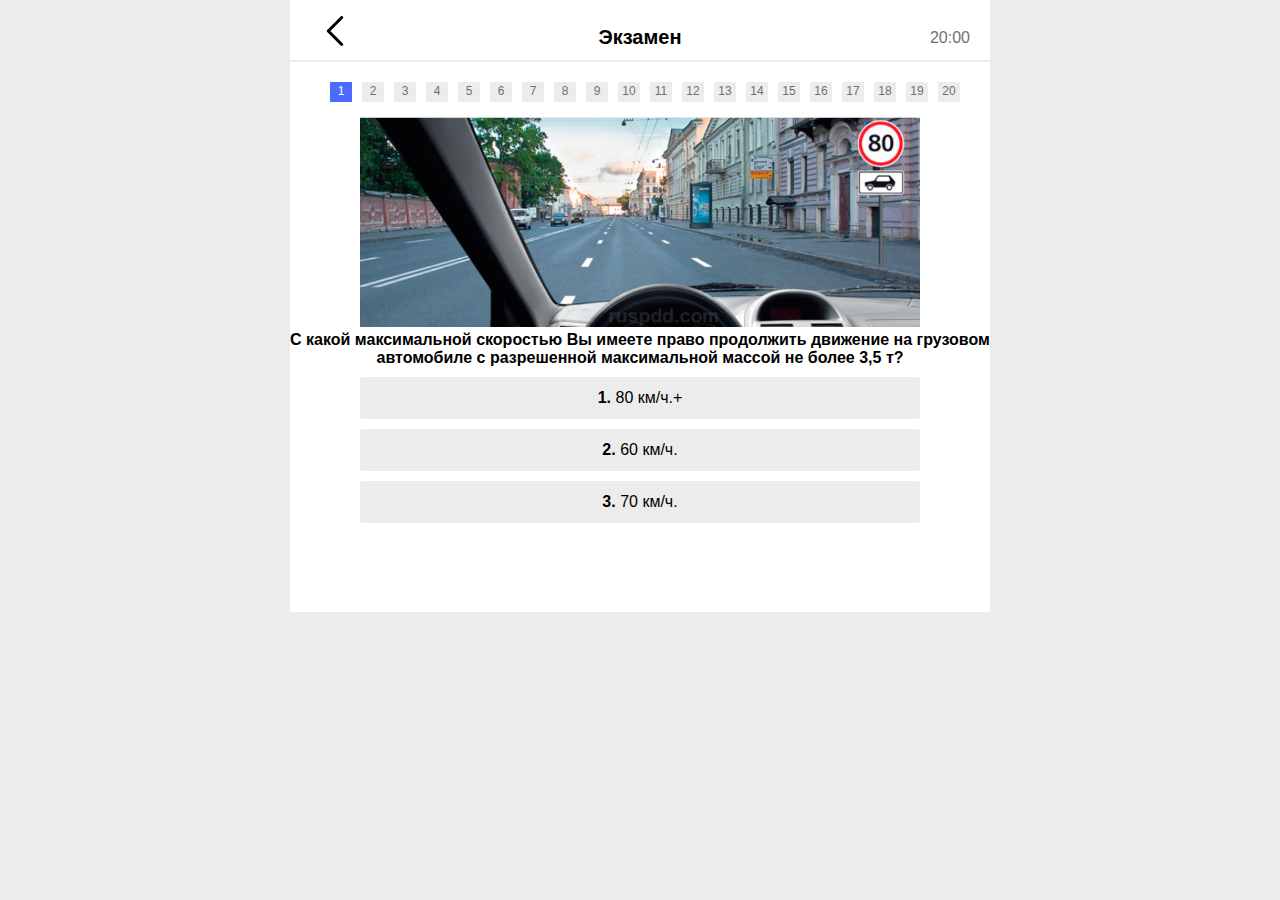
==== commit f30cb1e9: "Последняя версия" ====
--- a/index2.html
+++ b/index2.html
@@ -18,6 +18,7 @@
     </header>
     <hr>
     <main>
+
         <div class="progress-bar">
             <div class="number">1</div>
             <div class="number">2</div>
--- a/style2.css
+++ b/style2.css
@@ -8,6 +8,7 @@
     margin: 0;
     box-sizing: border-box;
 }
+
 body{
     background-color: var(--main-color-grey);
     font-family: Arial, sans-serif;
@@ -37,6 +38,7 @@
     font-size: 12px;
     color: #707070;
     padding: 2px;
+    user-select: none;
 }
 .extra-number{
     background-color: yellow;
@@ -53,6 +55,7 @@
     width: 30px;
     height: 30px;
     margin-bottom: 10px;
+    user-select: none;
 }
 .number.active{
     background-color: var(--second-color-blue);
@@ -128,6 +131,7 @@
 #timer{
     color:#707070;
     margin: 0;
+    user-select: none;
 }
 hr{
     border: 0;
@@ -141,6 +145,7 @@
 img{
     width: 560px;
     height: 210px;
+    user-select: none;
 }
 .text{
     font-weight: bold;
@@ -191,4 +196,7 @@
     button{
         width: 90%;
     }
+    img{
+       width: 100%;
+    }
 }